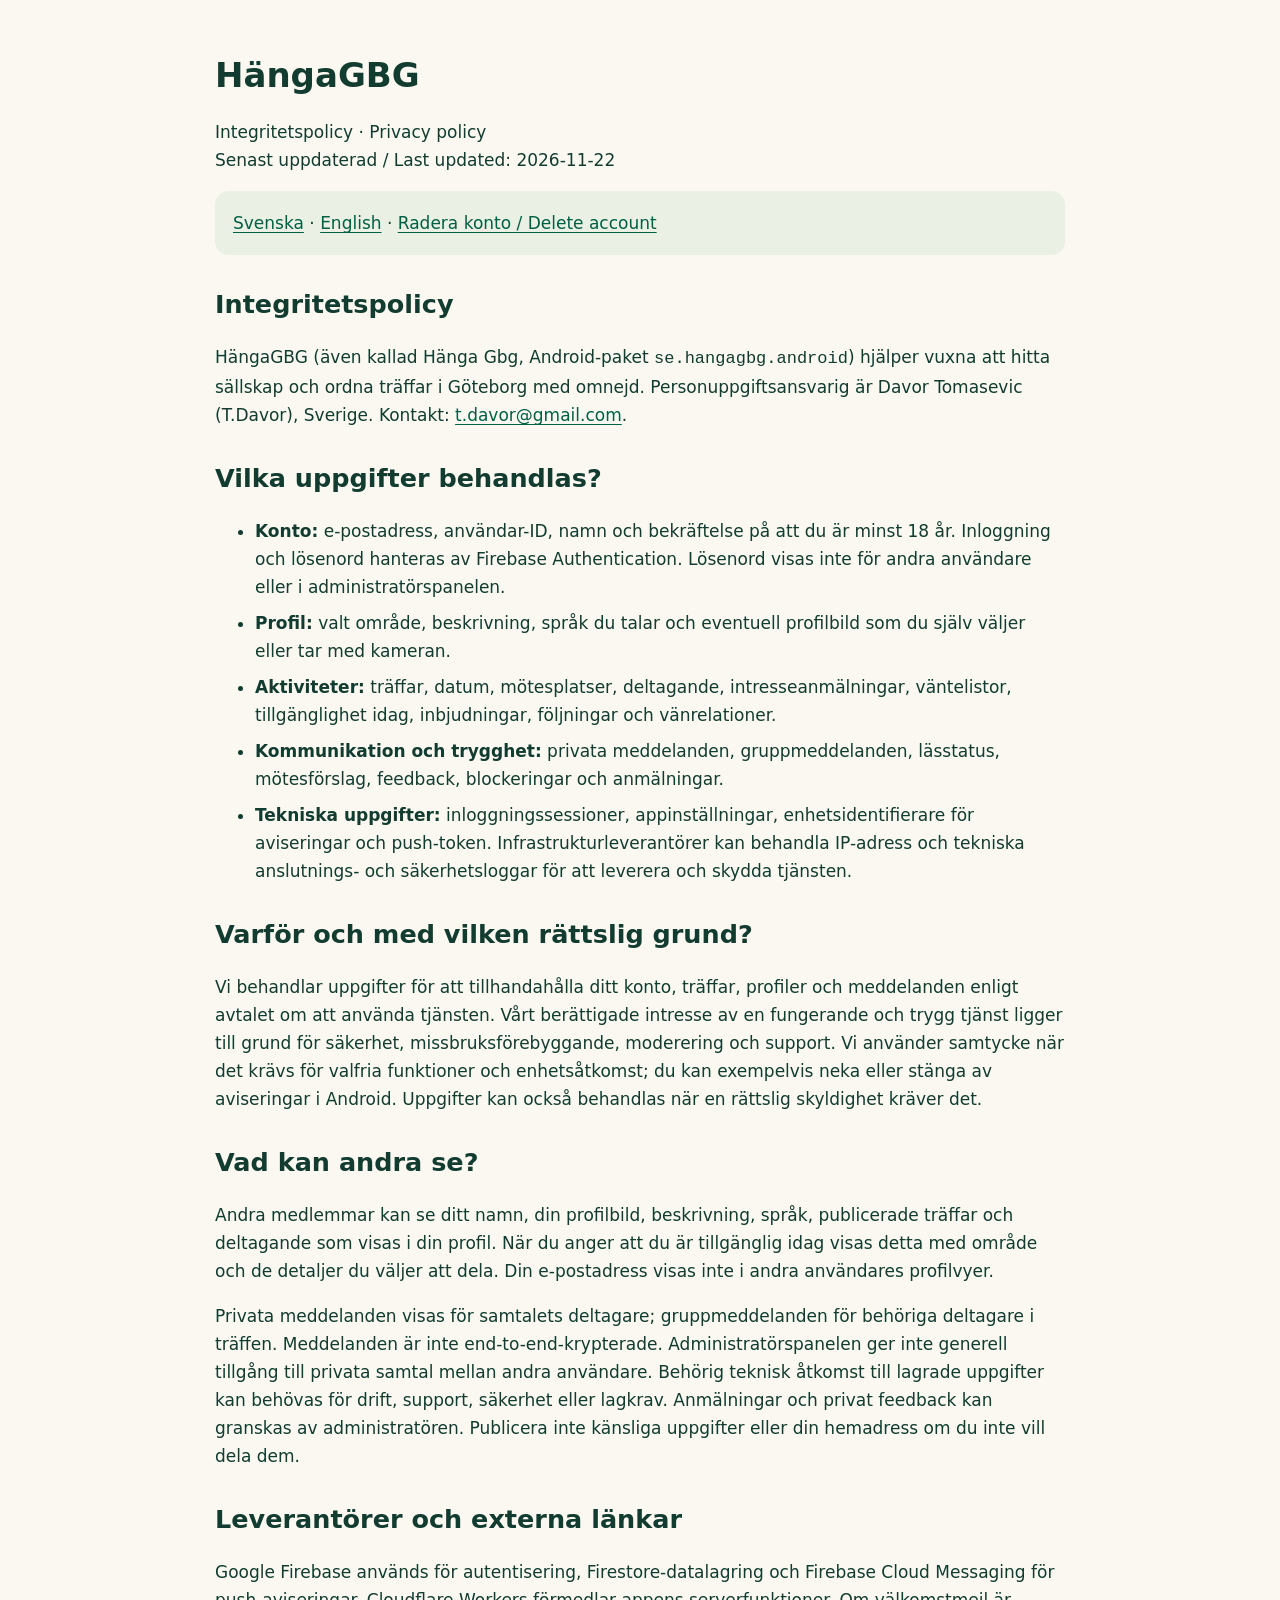
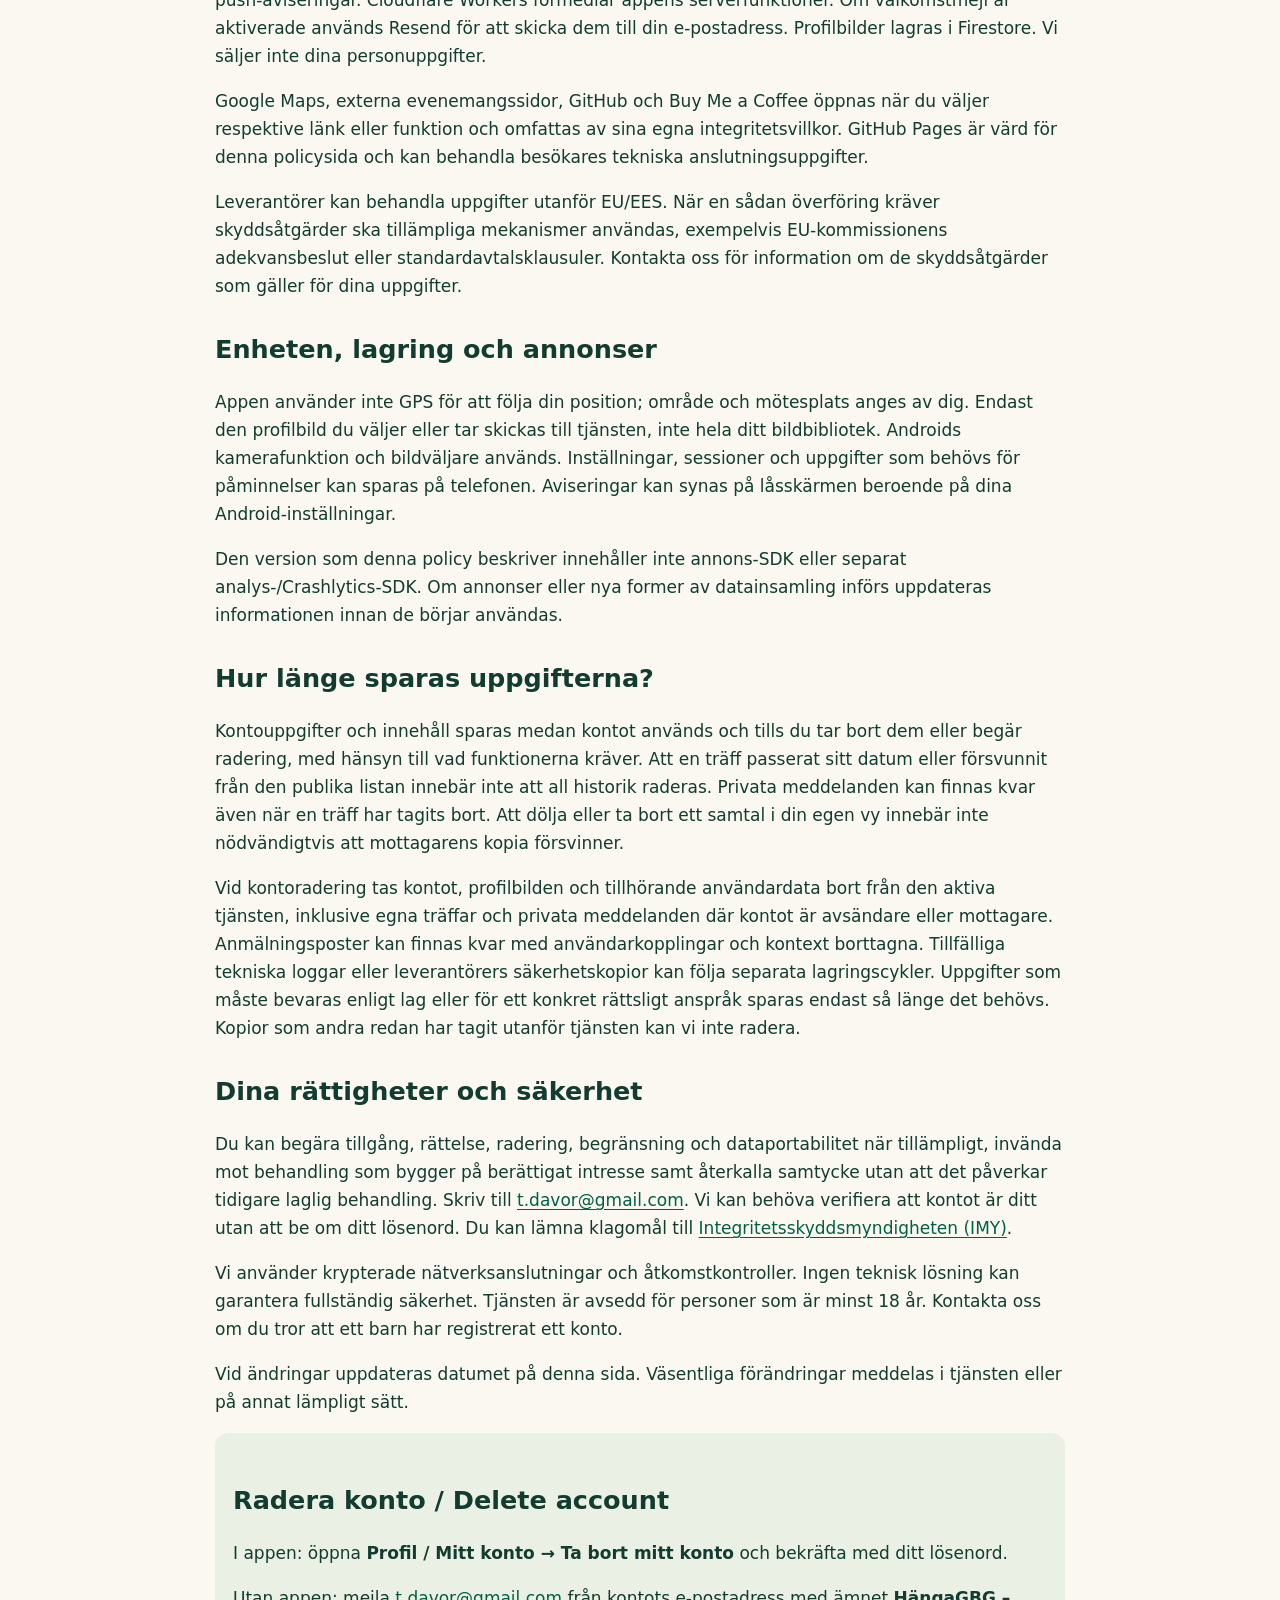
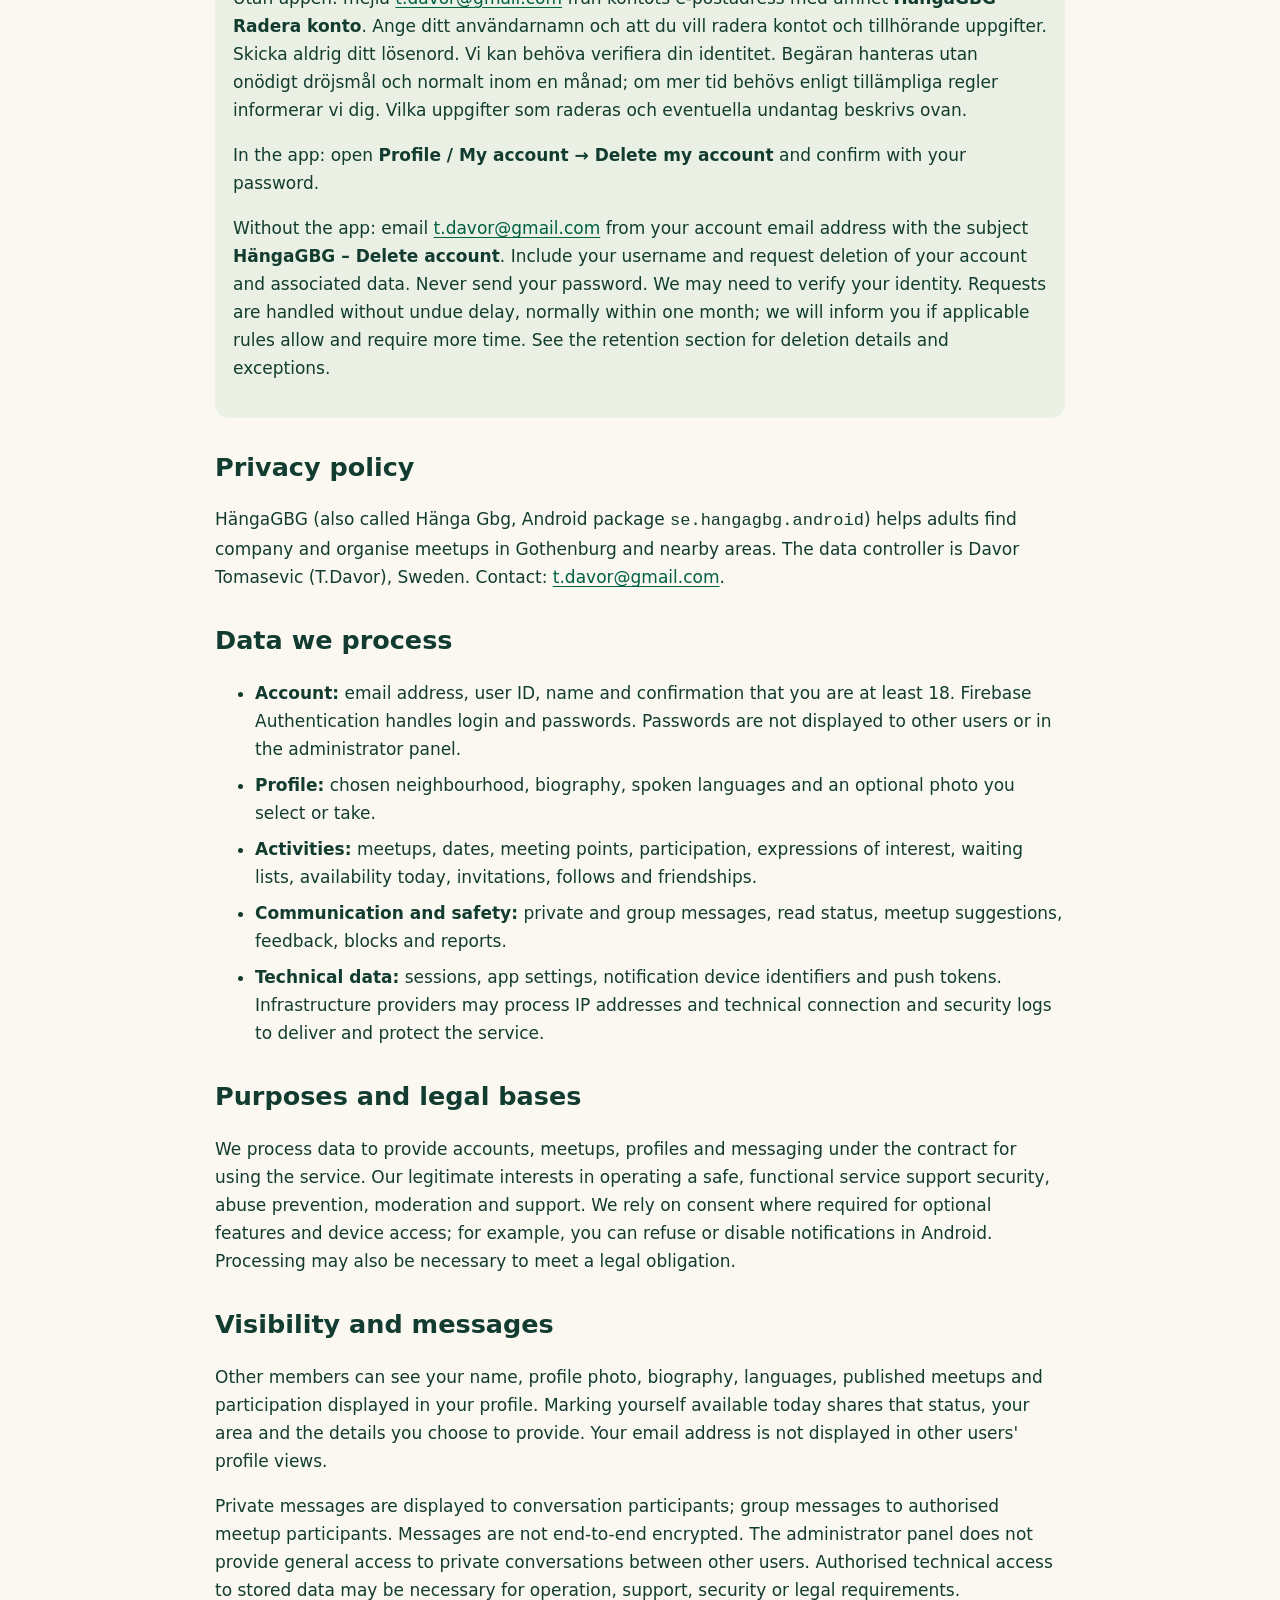
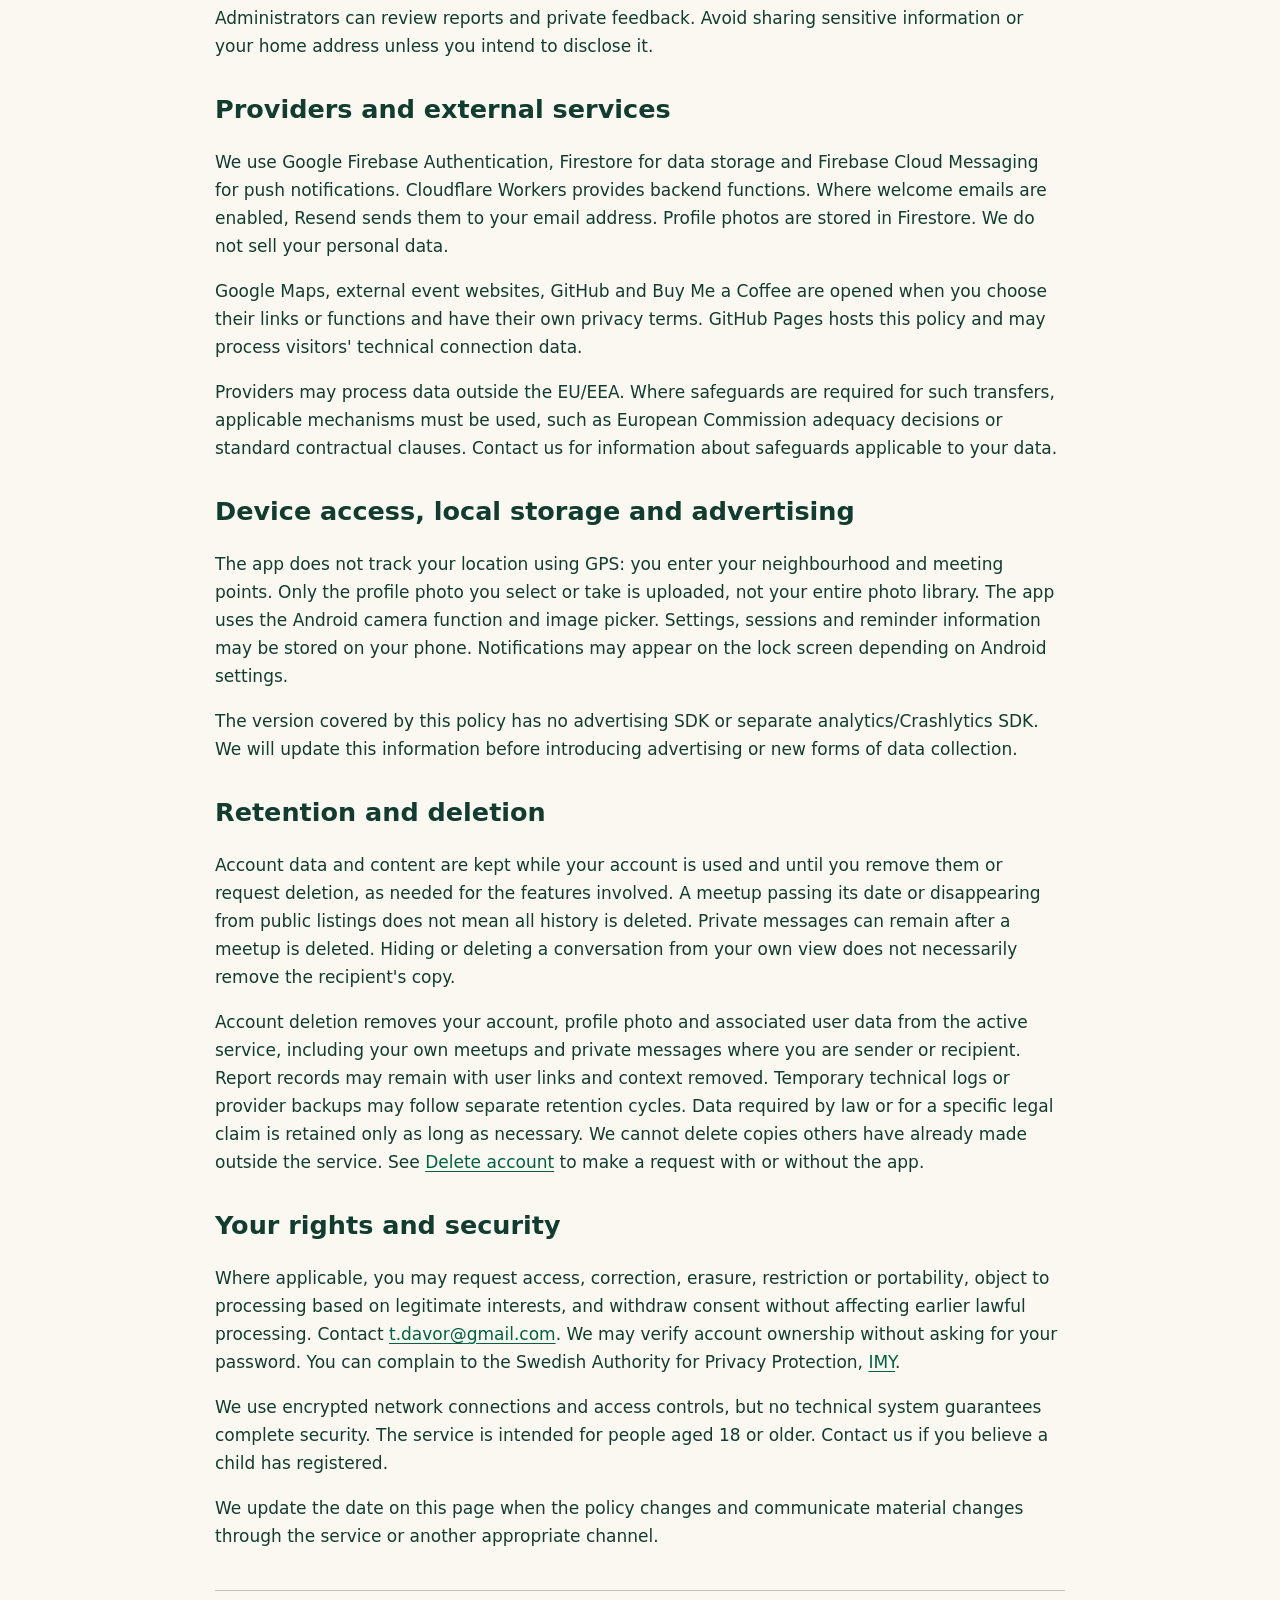
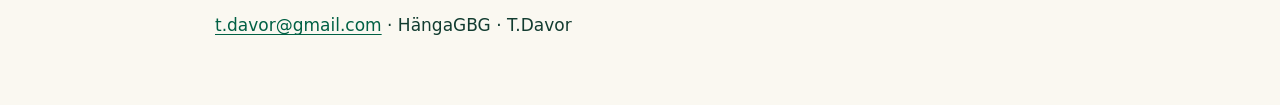
==== docs/privacy.html @ 3ff6a7fa "Add Swedish and English privacy policy and account deletion instructions" ====
<!doctype html>
<html lang="sv">
<head><meta charset="utf-8"><meta name="viewport" content="width=device-width, initial-scale=1"><title>HängaGBG – Integritetspolicy / Privacy policy</title>
<style>body{margin:0;background:#faf8f1;color:#123c30;font:17px/1.65 system-ui,sans-serif}main{max-width:850px;margin:auto;padding:32px 20px 70px}h1{line-height:1.2}h2{margin-top:32px;line-height:1.35}a{color:#006044;text-underline-offset:3px}nav,.notice{padding:18px;background:#eaf0e3;border-radius:14px}section{scroll-margin-top:20px}li{margin:8px 0}footer{margin-top:40px;border-top:1px solid #b8c7b7;padding-top:20px}a:focus-visible{outline:3px solid #006044;outline-offset:4px}</style></head>
<body><main>
<h1>HängaGBG</h1><p>Integritetspolicy · Privacy policy<br>Senast uppdaterad / Last updated: 2026-11-22</p>
<nav aria-label="Language and account deletion"><a href="#sv">Svenska</a> · <a href="#en">English</a> · <a href="#delete">Radera konto / Delete account</a></nav>
<section id="sv" lang="sv"><h2>Integritetspolicy</h2>
<p>HängaGBG (även kallad Hänga Gbg, Android-paket <code>se.hangagbg.android</code>) hjälper vuxna att hitta sällskap och ordna träffar i Göteborg med omnejd. Personuppgiftsansvarig är Davor Tomasevic (T.Davor), Sverige. Kontakt: <a href="mailto:t.davor@gmail.com">t.davor@gmail.com</a>.</p>
<h2>Vilka uppgifter behandlas?</h2><ul>
<li><strong>Konto:</strong> e-postadress, användar-ID, namn och bekräftelse på att du är minst 18 år. Inloggning och lösenord hanteras av Firebase Authentication. Lösenord visas inte för andra användare eller i administratörspanelen.</li>
<li><strong>Profil:</strong> valt område, beskrivning, språk du talar och eventuell profilbild som du själv väljer eller tar med kameran.</li>
<li><strong>Aktiviteter:</strong> träffar, datum, mötesplatser, deltagande, intresseanmälningar, väntelistor, tillgänglighet idag, inbjudningar, följningar och vänrelationer.</li>
<li><strong>Kommunikation och trygghet:</strong> privata meddelanden, gruppmeddelanden, lässtatus, mötesförslag, feedback, blockeringar och anmälningar.</li>
<li><strong>Tekniska uppgifter:</strong> inloggningssessioner, appinställningar, enhetsidentifierare för aviseringar och push-token. Infrastrukturleverantörer kan behandla IP-adress och tekniska anslutnings- och säkerhetsloggar för att leverera och skydda tjänsten.</li></ul>
<h2>Varför och med vilken rättslig grund?</h2>
<p>Vi behandlar uppgifter för att tillhandahålla ditt konto, träffar, profiler och meddelanden enligt avtalet om att använda tjänsten. Vårt berättigade intresse av en fungerande och trygg tjänst ligger till grund för säkerhet, missbruksförebyggande, moderering och support. Vi använder samtycke när det krävs för valfria funktioner och enhetsåtkomst; du kan exempelvis neka eller stänga av aviseringar i Android. Uppgifter kan också behandlas när en rättslig skyldighet kräver det.</p>
<h2>Vad kan andra se?</h2>
<p>Andra medlemmar kan se ditt namn, din profilbild, beskrivning, språk, publicerade träffar och deltagande som visas i din profil. När du anger att du är tillgänglig idag visas detta med område och de detaljer du väljer att dela. Din e-postadress visas inte i andra användares profilvyer.</p>
<p>Privata meddelanden visas för samtalets deltagare; gruppmeddelanden för behöriga deltagare i träffen. Meddelanden är inte end-to-end-krypterade. Administratörspanelen ger inte generell tillgång till privata samtal mellan andra användare. Behörig teknisk åtkomst till lagrade uppgifter kan behövas för drift, support, säkerhet eller lagkrav. Anmälningar och privat feedback kan granskas av administratören. Publicera inte känsliga uppgifter eller din hemadress om du inte vill dela dem.</p>
<h2>Leverantörer och externa länkar</h2>
<p>Google Firebase används för autentisering, Firestore-datalagring och Firebase Cloud Messaging för push-aviseringar. Cloudflare Workers förmedlar appens serverfunktioner. Om välkomstmejl är aktiverade används Resend för att skicka dem till din e-postadress. Profilbilder lagras i Firestore. Vi säljer inte dina personuppgifter.</p>
<p>Google Maps, externa evenemangssidor, GitHub och Buy Me a Coffee öppnas när du väljer respektive länk eller funktion och omfattas av sina egna integritetsvillkor. GitHub Pages är värd för denna policysida och kan behandla besökares tekniska anslutningsuppgifter.</p>
<p>Leverantörer kan behandla uppgifter utanför EU/EES. När en sådan överföring kräver skyddsåtgärder ska tillämpliga mekanismer användas, exempelvis EU-kommissionens adekvansbeslut eller standardavtalsklausuler. Kontakta oss för information om de skyddsåtgärder som gäller för dina uppgifter.</p>
<h2>Enheten, lagring och annonser</h2>
<p>Appen använder inte GPS för att följa din position; område och mötesplats anges av dig. Endast den profilbild du väljer eller tar skickas till tjänsten, inte hela ditt bildbibliotek. Androids kamerafunktion och bildväljare används. Inställningar, sessioner och uppgifter som behövs för påminnelser kan sparas på telefonen. Aviseringar kan synas på låsskärmen beroende på dina Android-inställningar.</p>
<p>Den version som denna policy beskriver innehåller inte annons-SDK eller separat analys-/Crashlytics-SDK. Om annonser eller nya former av datainsamling införs uppdateras informationen innan de börjar användas.</p>
<h2>Hur länge sparas uppgifterna?</h2>
<p>Kontouppgifter och innehåll sparas medan kontot används och tills du tar bort dem eller begär radering, med hänsyn till vad funktionerna kräver. Att en träff passerat sitt datum eller försvunnit från den publika listan innebär inte att all historik raderas. Privata meddelanden kan finnas kvar även när en träff har tagits bort. Att dölja eller ta bort ett samtal i din egen vy innebär inte nödvändigtvis att mottagarens kopia försvinner.</p>
<p>Vid kontoradering tas kontot, profilbilden och tillhörande användardata bort från den aktiva tjänsten, inklusive egna träffar och privata meddelanden där kontot är avsändare eller mottagare. Anmälningsposter kan finnas kvar med användarkopplingar och kontext borttagna. Tillfälliga tekniska loggar eller leverantörers säkerhetskopior kan följa separata lagringscykler. Uppgifter som måste bevaras enligt lag eller för ett konkret rättsligt anspråk sparas endast så länge det behövs. Kopior som andra redan har tagit utanför tjänsten kan vi inte radera.</p>
<h2>Dina rättigheter och säkerhet</h2>
<p>Du kan begära tillgång, rättelse, radering, begränsning och dataportabilitet när tillämpligt, invända mot behandling som bygger på berättigat intresse samt återkalla samtycke utan att det påverkar tidigare laglig behandling. Skriv till <a href="mailto:t.davor@gmail.com">t.davor@gmail.com</a>. Vi kan behöva verifiera att kontot är ditt utan att be om ditt lösenord. Du kan lämna klagomål till <a href="https://www.imy.se/">Integritetsskyddsmyndigheten (IMY)</a>.</p>
<p>Vi använder krypterade nätverksanslutningar och åtkomstkontroller. Ingen teknisk lösning kan garantera fullständig säkerhet. Tjänsten är avsedd för personer som är minst 18 år. Kontakta oss om du tror att ett barn har registrerat ett konto.</p>
<p>Vid ändringar uppdateras datumet på denna sida. Väsentliga förändringar meddelas i tjänsten eller på annat lämpligt sätt.</p></section>
<section id="delete" class="notice"><h2>Radera konto / Delete account</h2>
<div lang="sv"><p>I appen: öppna <strong>Profil / Mitt konto → Ta bort mitt konto</strong> och bekräfta med ditt lösenord.</p><p>Utan appen: mejla <a href="mailto:t.davor@gmail.com?subject=HangaGBG%20-%20Delete%20account">t.davor@gmail.com</a> från kontots e-postadress med ämnet <strong>HängaGBG – Radera konto</strong>. Ange ditt användarnamn och att du vill radera kontot och tillhörande uppgifter. Skicka aldrig ditt lösenord. Vi kan behöva verifiera din identitet. Begäran hanteras utan onödigt dröjsmål och normalt inom en månad; om mer tid behövs enligt tillämpliga regler informerar vi dig. Vilka uppgifter som raderas och eventuella undantag beskrivs ovan.</p></div>
<div lang="en"><p>In the app: open <strong>Profile / My account → Delete my account</strong> and confirm with your password.</p><p>Without the app: email <a href="mailto:t.davor@gmail.com?subject=HangaGBG%20-%20Delete%20account">t.davor@gmail.com</a> from your account email address with the subject <strong>HängaGBG – Delete account</strong>. Include your username and request deletion of your account and associated data. Never send your password. We may need to verify your identity. Requests are handled without undue delay, normally within one month; we will inform you if applicable rules allow and require more time. See the retention section for deletion details and exceptions.</p></div></section>
<section id="en" lang="en"><h2>Privacy policy</h2>
<p>HängaGBG (also called Hänga Gbg, Android package <code>se.hangagbg.android</code>) helps adults find company and organise meetups in Gothenburg and nearby areas. The data controller is Davor Tomasevic (T.Davor), Sweden. Contact: <a href="mailto:t.davor@gmail.com">t.davor@gmail.com</a>.</p>
<h2>Data we process</h2><ul>
<li><strong>Account:</strong> email address, user ID, name and confirmation that you are at least 18. Firebase Authentication handles login and passwords. Passwords are not displayed to other users or in the administrator panel.</li>
<li><strong>Profile:</strong> chosen neighbourhood, biography, spoken languages and an optional photo you select or take.</li>
<li><strong>Activities:</strong> meetups, dates, meeting points, participation, expressions of interest, waiting lists, availability today, invitations, follows and friendships.</li>
<li><strong>Communication and safety:</strong> private and group messages, read status, meetup suggestions, feedback, blocks and reports.</li>
<li><strong>Technical data:</strong> sessions, app settings, notification device identifiers and push tokens. Infrastructure providers may process IP addresses and technical connection and security logs to deliver and protect the service.</li></ul>
<h2>Purposes and legal bases</h2>
<p>We process data to provide accounts, meetups, profiles and messaging under the contract for using the service. Our legitimate interests in operating a safe, functional service support security, abuse prevention, moderation and support. We rely on consent where required for optional features and device access; for example, you can refuse or disable notifications in Android. Processing may also be necessary to meet a legal obligation.</p>
<h2>Visibility and messages</h2>
<p>Other members can see your name, profile photo, biography, languages, published meetups and participation displayed in your profile. Marking yourself available today shares that status, your area and the details you choose to provide. Your email address is not displayed in other users' profile views.</p>
<p>Private messages are displayed to conversation participants; group messages to authorised meetup participants. Messages are not end-to-end encrypted. The administrator panel does not provide general access to private conversations between other users. Authorised technical access to stored data may be necessary for operation, support, security or legal requirements. Administrators can review reports and private feedback. Avoid sharing sensitive information or your home address unless you intend to disclose it.</p>
<h2>Providers and external services</h2>
<p>We use Google Firebase Authentication, Firestore for data storage and Firebase Cloud Messaging for push notifications. Cloudflare Workers provides backend functions. Where welcome emails are enabled, Resend sends them to your email address. Profile photos are stored in Firestore. We do not sell your personal data.</p>
<p>Google Maps, external event websites, GitHub and Buy Me a Coffee are opened when you choose their links or functions and have their own privacy terms. GitHub Pages hosts this policy and may process visitors' technical connection data.</p>
<p>Providers may process data outside the EU/EEA. Where safeguards are required for such transfers, applicable mechanisms must be used, such as European Commission adequacy decisions or standard contractual clauses. Contact us for information about safeguards applicable to your data.</p>
<h2>Device access, local storage and advertising</h2>
<p>The app does not track your location using GPS: you enter your neighbourhood and meeting points. Only the profile photo you select or take is uploaded, not your entire photo library. The app uses the Android camera function and image picker. Settings, sessions and reminder information may be stored on your phone. Notifications may appear on the lock screen depending on Android settings.</p>
<p>The version covered by this policy has no advertising SDK or separate analytics/Crashlytics SDK. We will update this information before introducing advertising or new forms of data collection.</p>
<h2>Retention and deletion</h2>
<p>Account data and content are kept while your account is used and until you remove them or request deletion, as needed for the features involved. A meetup passing its date or disappearing from public listings does not mean all history is deleted. Private messages can remain after a meetup is deleted. Hiding or deleting a conversation from your own view does not necessarily remove the recipient's copy.</p>
<p>Account deletion removes your account, profile photo and associated user data from the active service, including your own meetups and private messages where you are sender or recipient. Report records may remain with user links and context removed. Temporary technical logs or provider backups may follow separate retention cycles. Data required by law or for a specific legal claim is retained only as long as necessary. We cannot delete copies others have already made outside the service. See <a href="#delete">Delete account</a> to make a request with or without the app.</p>
<h2>Your rights and security</h2>
<p>Where applicable, you may request access, correction, erasure, restriction or portability, object to processing based on legitimate interests, and withdraw consent without affecting earlier lawful processing. Contact <a href="mailto:t.davor@gmail.com">t.davor@gmail.com</a>. We may verify account ownership without asking for your password. You can complain to the Swedish Authority for Privacy Protection, <a href="https://www.imy.se/en/">IMY</a>.</p>
<p>We use encrypted network connections and access controls, but no technical system guarantees complete security. The service is intended for people aged 18 or older. Contact us if you believe a child has registered.</p>
<p>We update the date on this page when the policy changes and communicate material changes through the service or another appropriate channel.</p></section>
<footer><a href="mailto:t.davor@gmail.com">t.davor@gmail.com</a> · HängaGBG · T.Davor</footer>
</main></body></html>
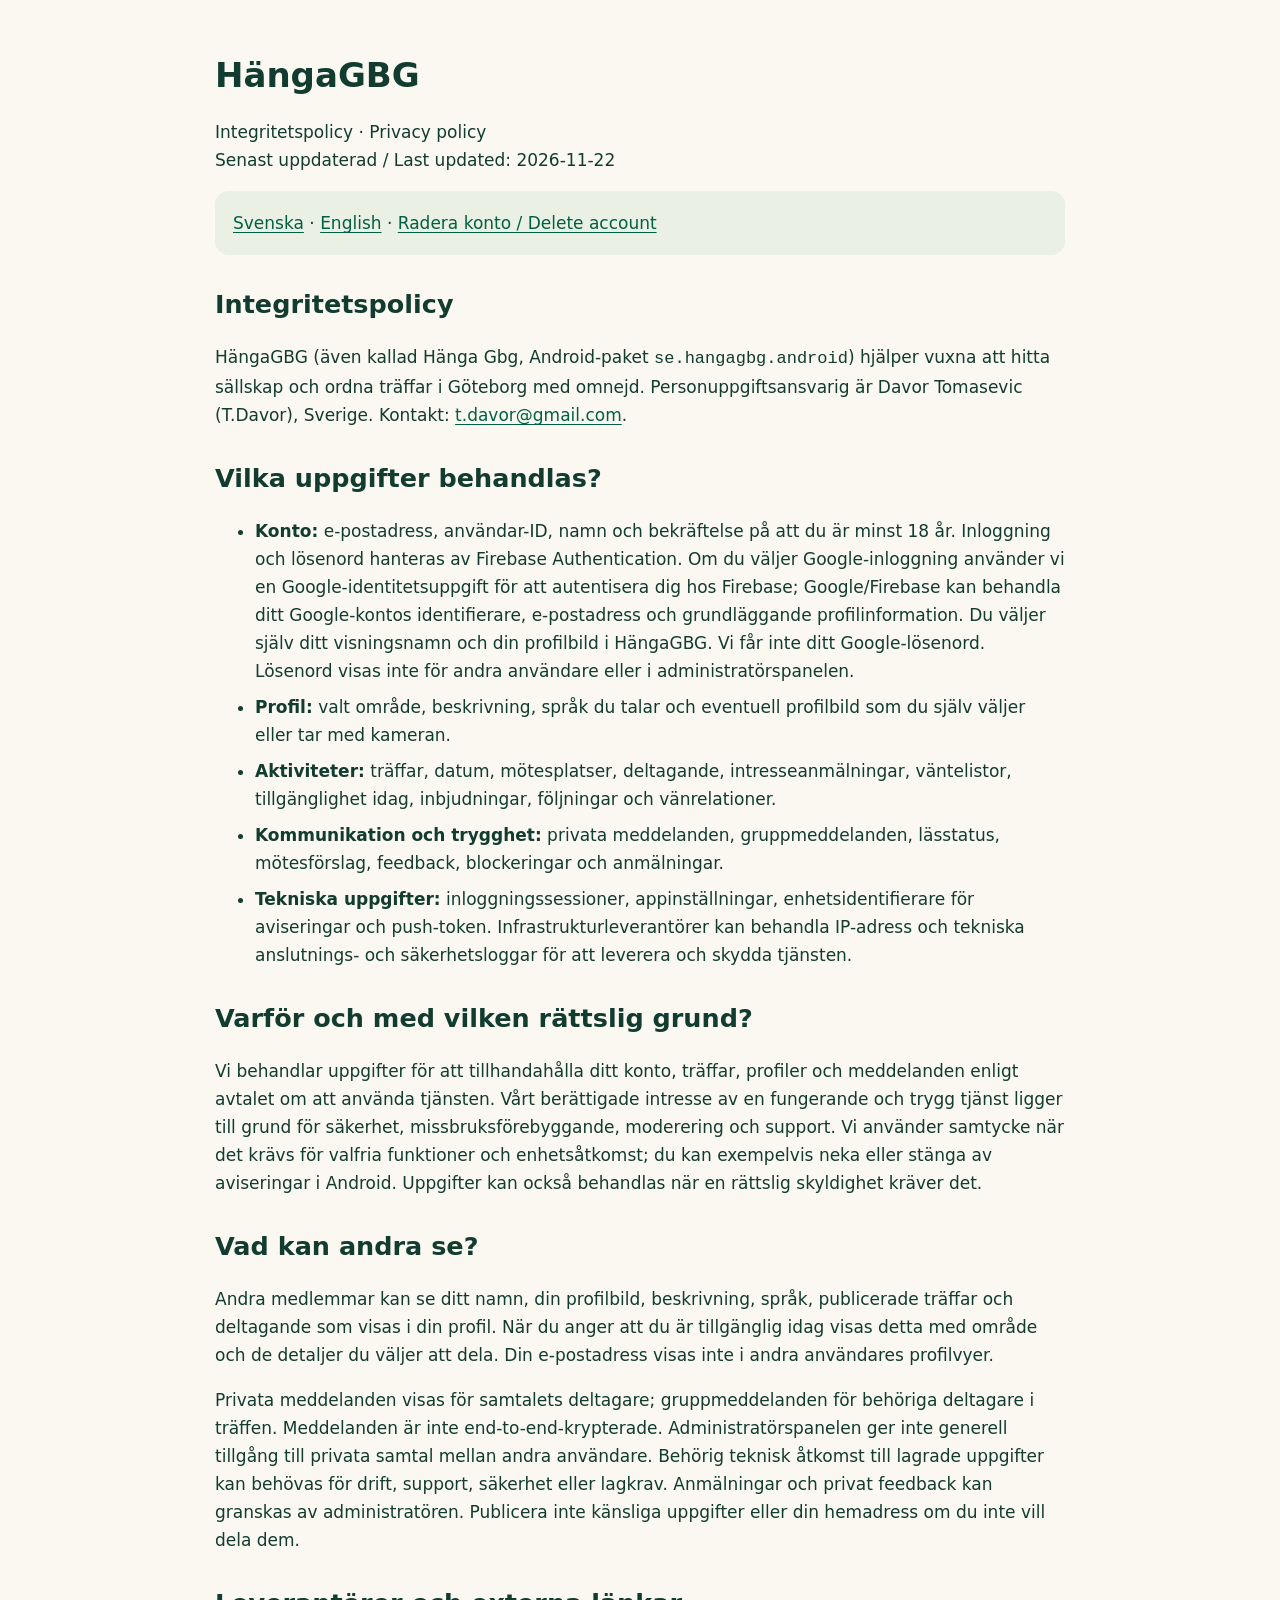
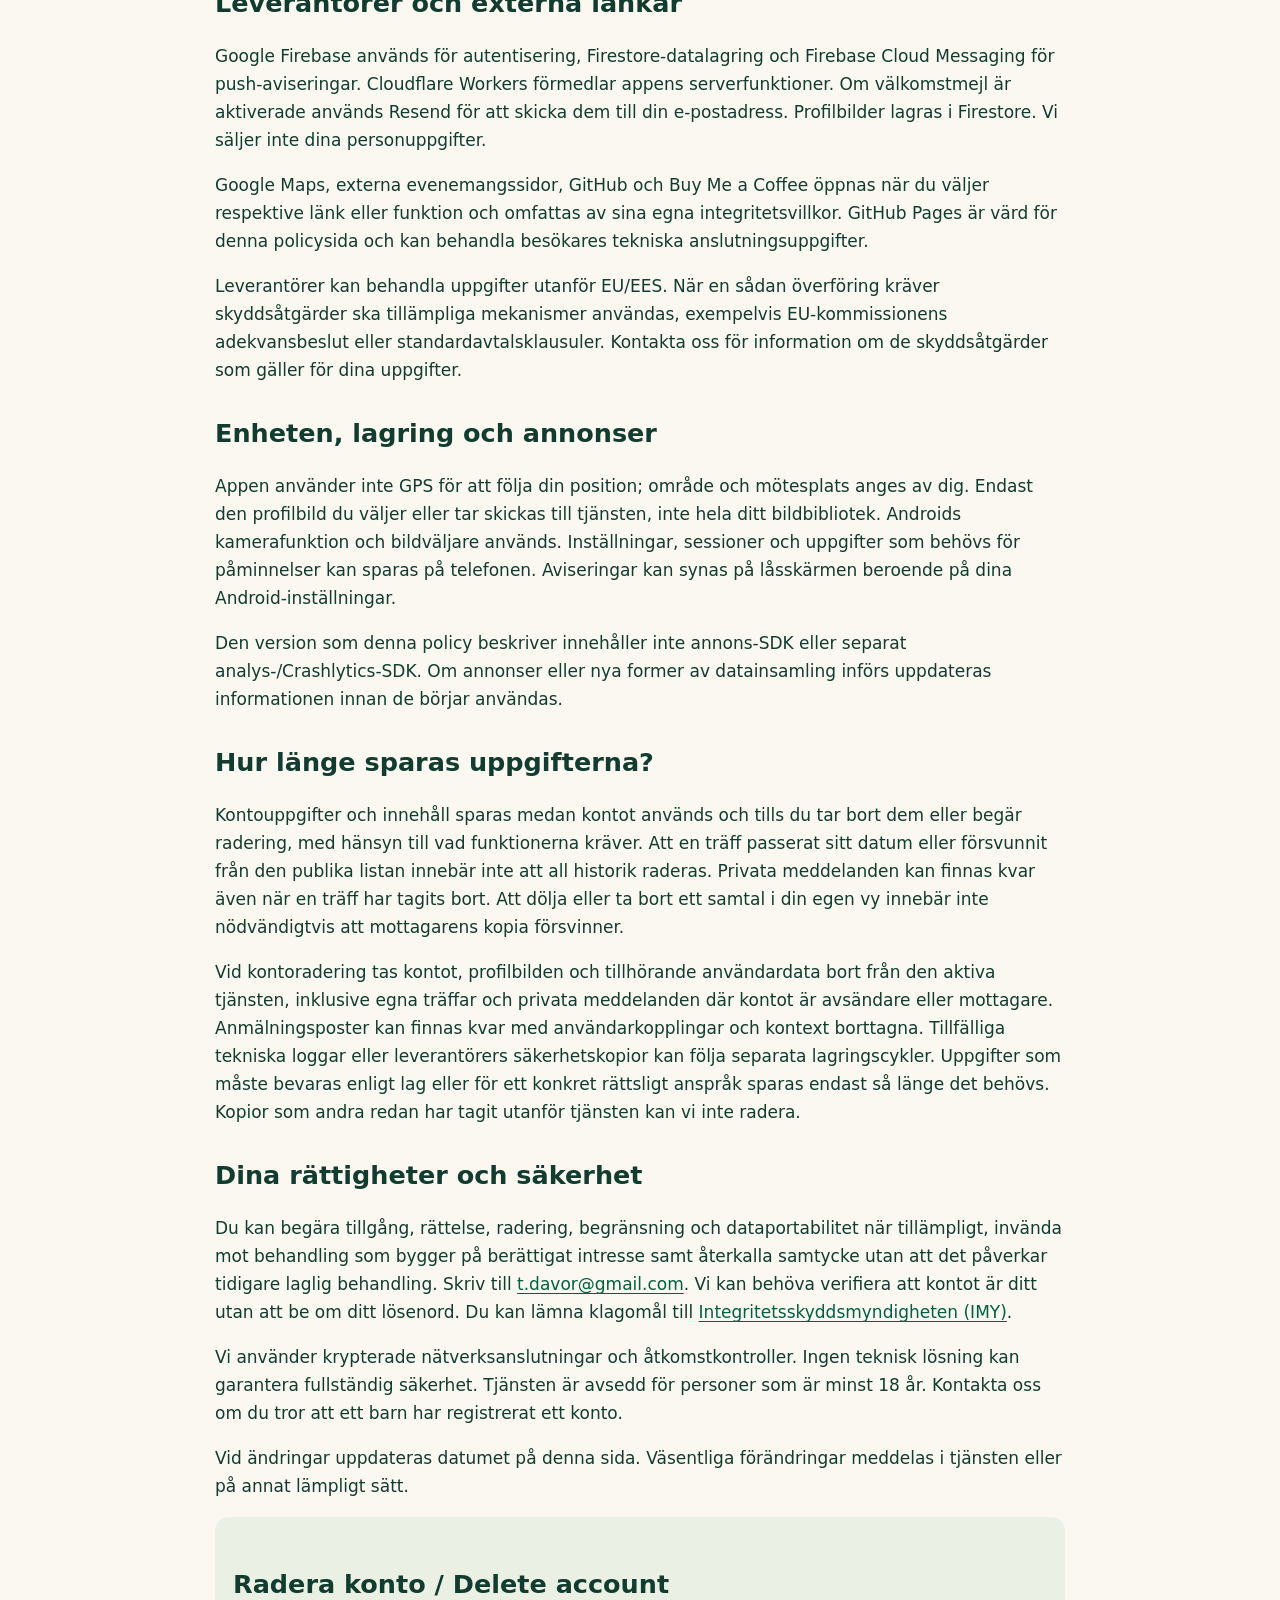
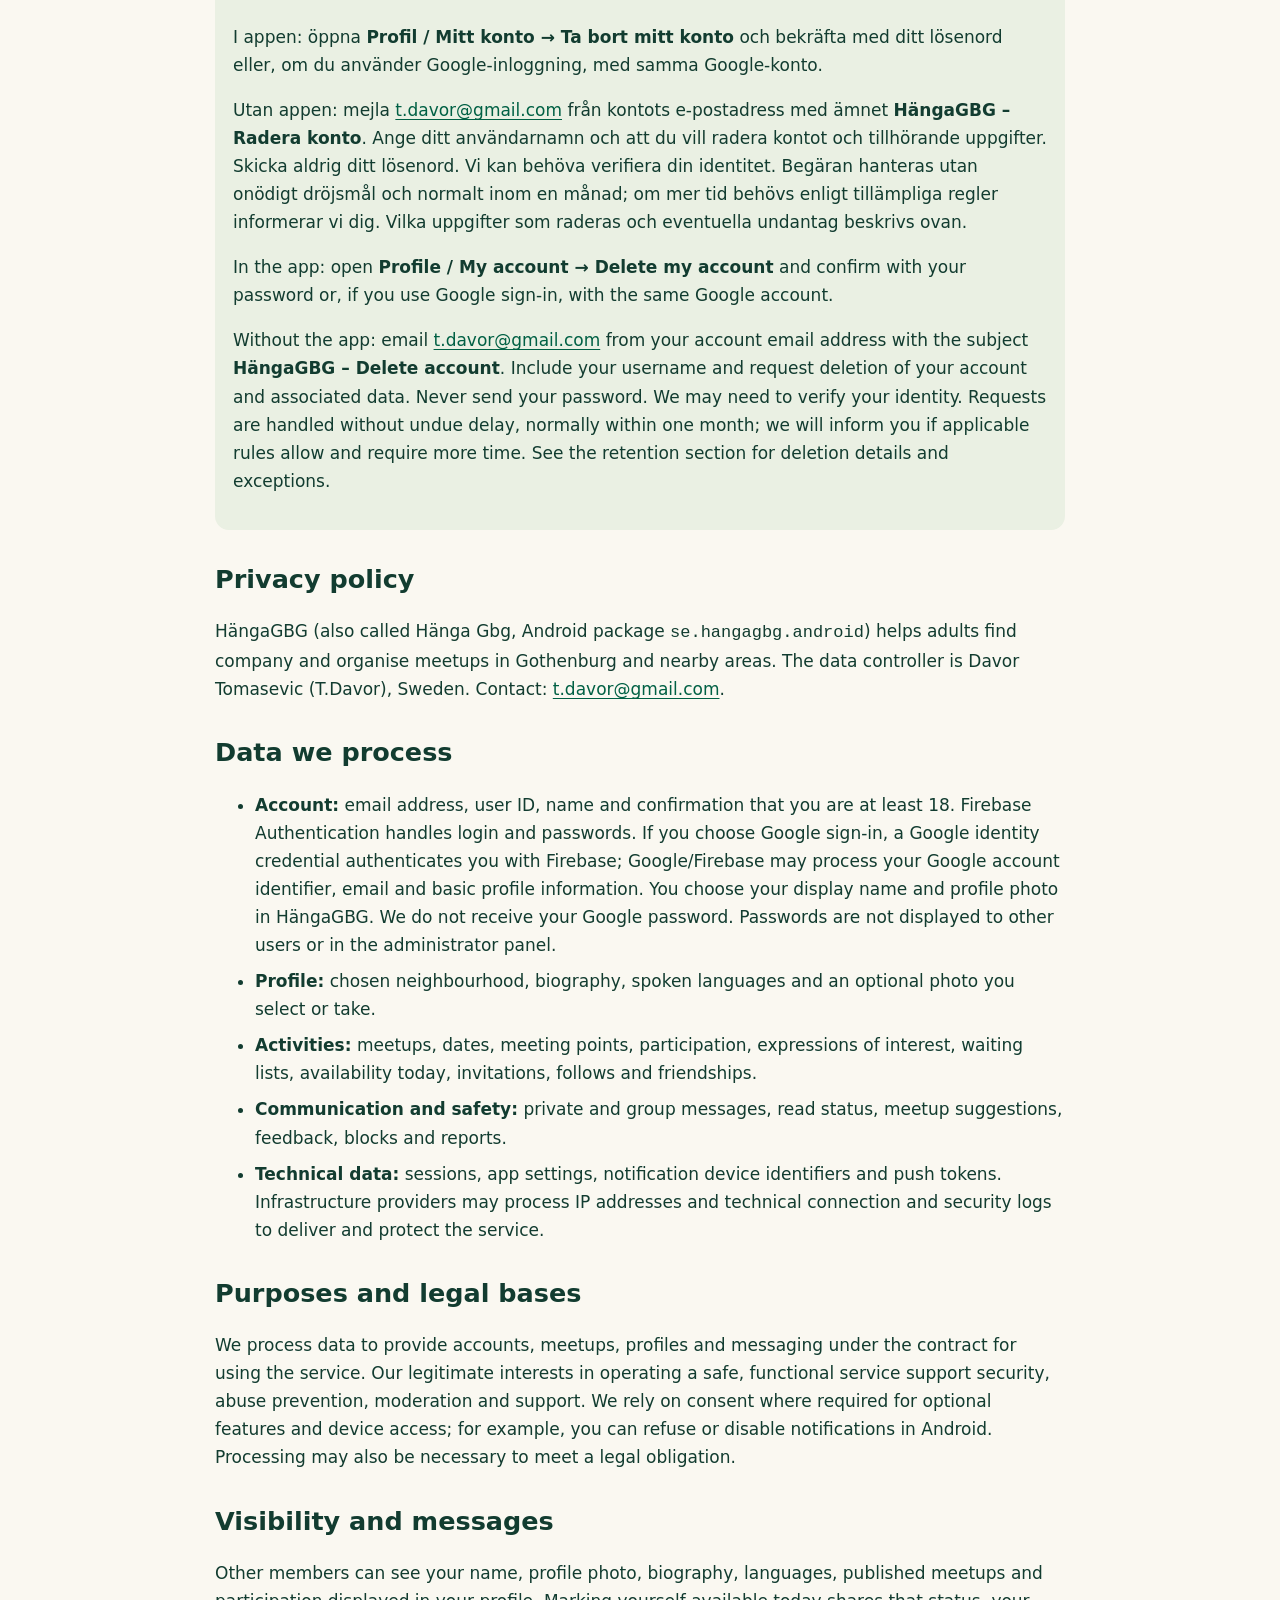
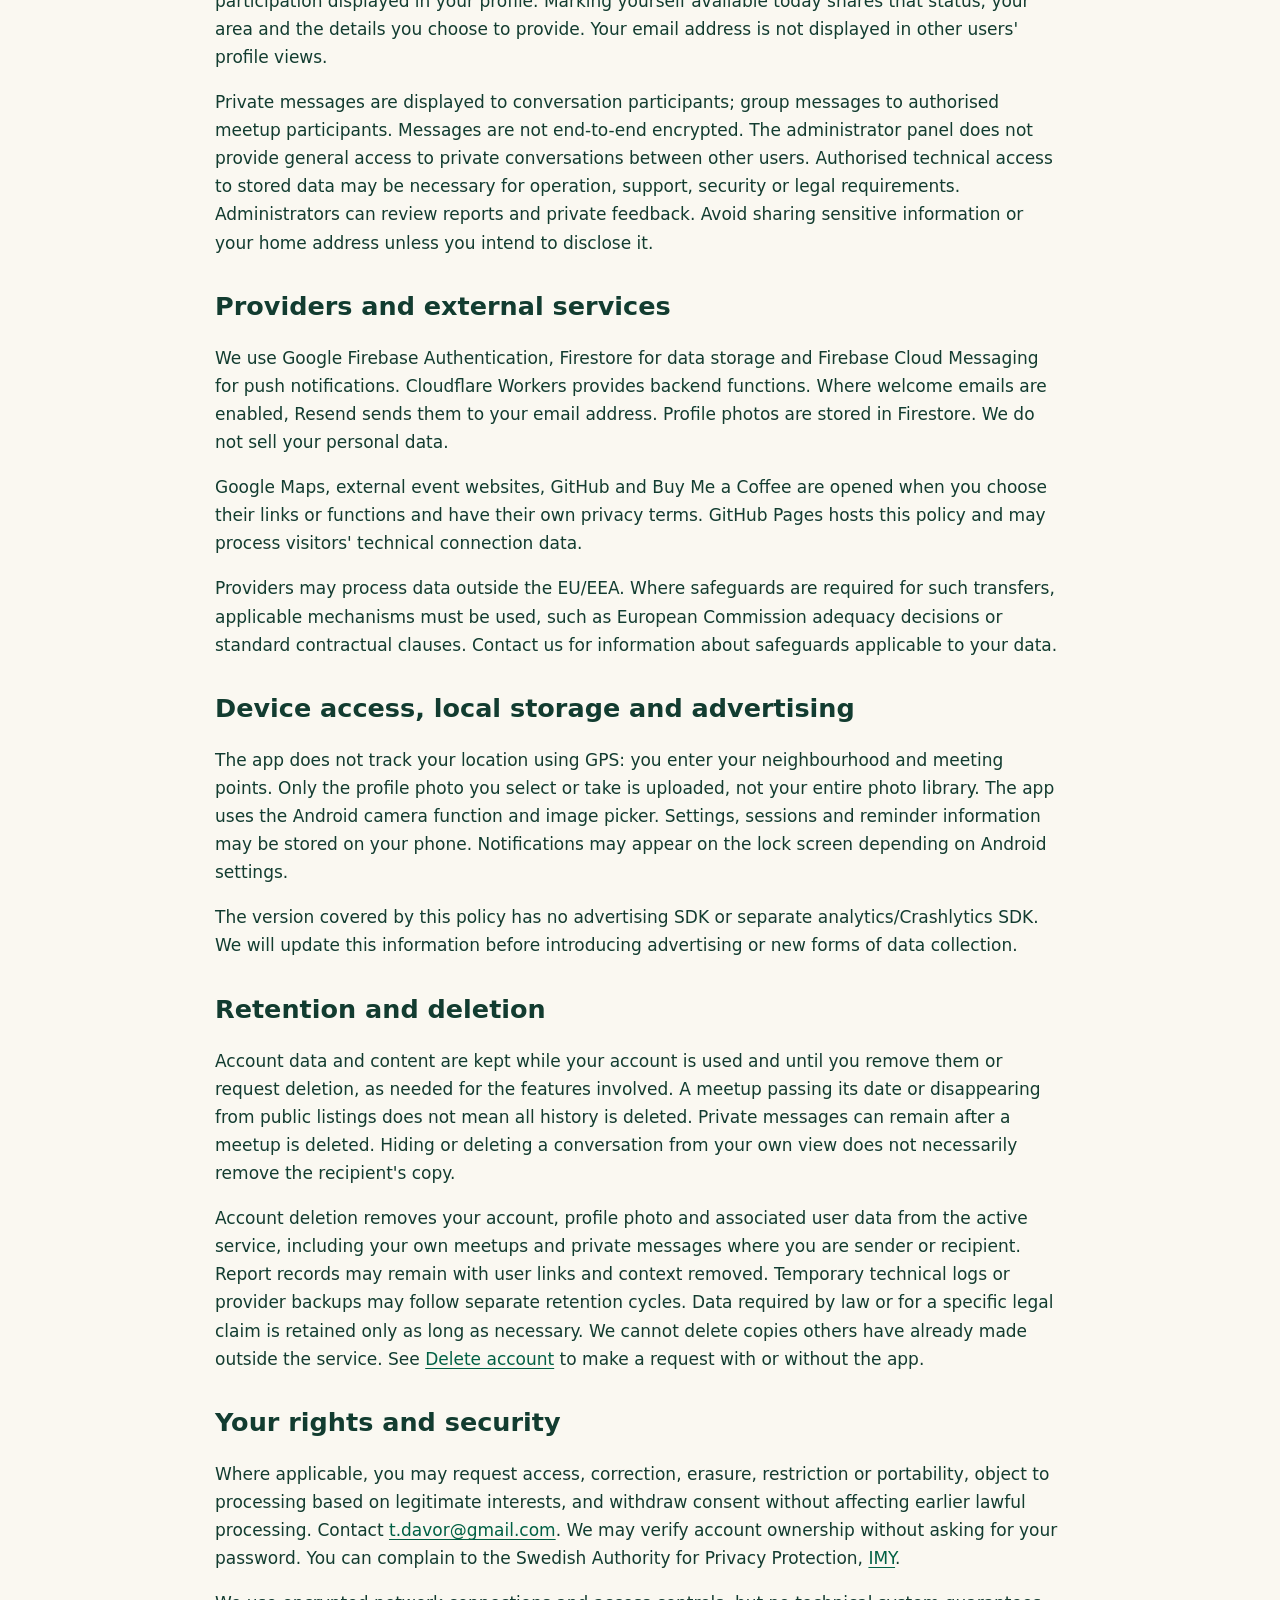
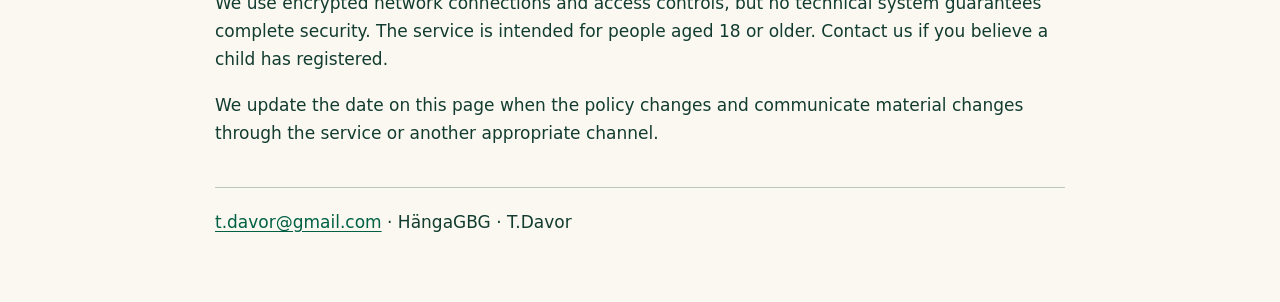
==== commit be1665fa: "Add native Google account login, profile onboarding and safe account deletion" ====
--- a/docs/privacy.html
+++ b/docs/privacy.html
@@ -8,7 +8,7 @@
 <section id="sv" lang="sv"><h2>Integritetspolicy</h2>
 <p>HängaGBG (även kallad Hänga Gbg, Android-paket <code>se.hangagbg.android</code>) hjälper vuxna att hitta sällskap och ordna träffar i Göteborg med omnejd. Personuppgiftsansvarig är Davor Tomasevic (T.Davor), Sverige. Kontakt: <a href="mailto:t.davor@gmail.com">t.davor@gmail.com</a>.</p>
 <h2>Vilka uppgifter behandlas?</h2><ul>
-<li><strong>Konto:</strong> e-postadress, användar-ID, namn och bekräftelse på att du är minst 18 år. Inloggning och lösenord hanteras av Firebase Authentication. Lösenord visas inte för andra användare eller i administratörspanelen.</li>
+<li><strong>Konto:</strong> e-postadress, användar-ID, namn och bekräftelse på att du är minst 18 år. Inloggning och lösenord hanteras av Firebase Authentication. Om du väljer Google-inloggning använder vi en Google-identitetsuppgift för att autentisera dig hos Firebase; Google/Firebase kan behandla ditt Google-kontos identifierare, e-postadress och grundläggande profilinformation. Du väljer själv ditt visningsnamn och din profilbild i HängaGBG. Vi får inte ditt Google-lösenord. Lösenord visas inte för andra användare eller i administratörspanelen.</li>
 <li><strong>Profil:</strong> valt område, beskrivning, språk du talar och eventuell profilbild som du själv väljer eller tar med kameran.</li>
 <li><strong>Aktiviteter:</strong> träffar, datum, mötesplatser, deltagande, intresseanmälningar, väntelistor, tillgänglighet idag, inbjudningar, följningar och vänrelationer.</li>
 <li><strong>Kommunikation och trygghet:</strong> privata meddelanden, gruppmeddelanden, lässtatus, mötesförslag, feedback, blockeringar och anmälningar.</li>
@@ -33,12 +33,12 @@
 <p>Vi använder krypterade nätverksanslutningar och åtkomstkontroller. Ingen teknisk lösning kan garantera fullständig säkerhet. Tjänsten är avsedd för personer som är minst 18 år. Kontakta oss om du tror att ett barn har registrerat ett konto.</p>
 <p>Vid ändringar uppdateras datumet på denna sida. Väsentliga förändringar meddelas i tjänsten eller på annat lämpligt sätt.</p></section>
 <section id="delete" class="notice"><h2>Radera konto / Delete account</h2>
-<div lang="sv"><p>I appen: öppna <strong>Profil / Mitt konto → Ta bort mitt konto</strong> och bekräfta med ditt lösenord.</p><p>Utan appen: mejla <a href="mailto:t.davor@gmail.com?subject=HangaGBG%20-%20Delete%20account">t.davor@gmail.com</a> från kontots e-postadress med ämnet <strong>HängaGBG – Radera konto</strong>. Ange ditt användarnamn och att du vill radera kontot och tillhörande uppgifter. Skicka aldrig ditt lösenord. Vi kan behöva verifiera din identitet. Begäran hanteras utan onödigt dröjsmål och normalt inom en månad; om mer tid behövs enligt tillämpliga regler informerar vi dig. Vilka uppgifter som raderas och eventuella undantag beskrivs ovan.</p></div>
-<div lang="en"><p>In the app: open <strong>Profile / My account → Delete my account</strong> and confirm with your password.</p><p>Without the app: email <a href="mailto:t.davor@gmail.com?subject=HangaGBG%20-%20Delete%20account">t.davor@gmail.com</a> from your account email address with the subject <strong>HängaGBG – Delete account</strong>. Include your username and request deletion of your account and associated data. Never send your password. We may need to verify your identity. Requests are handled without undue delay, normally within one month; we will inform you if applicable rules allow and require more time. See the retention section for deletion details and exceptions.</p></div></section>
+<div lang="sv"><p>I appen: öppna <strong>Profil / Mitt konto → Ta bort mitt konto</strong> och bekräfta med ditt lösenord eller, om du använder Google-inloggning, med samma Google-konto.</p><p>Utan appen: mejla <a href="mailto:t.davor@gmail.com?subject=HangaGBG%20-%20Delete%20account">t.davor@gmail.com</a> från kontots e-postadress med ämnet <strong>HängaGBG – Radera konto</strong>. Ange ditt användarnamn och att du vill radera kontot och tillhörande uppgifter. Skicka aldrig ditt lösenord. Vi kan behöva verifiera din identitet. Begäran hanteras utan onödigt dröjsmål och normalt inom en månad; om mer tid behövs enligt tillämpliga regler informerar vi dig. Vilka uppgifter som raderas och eventuella undantag beskrivs ovan.</p></div>
+<div lang="en"><p>In the app: open <strong>Profile / My account → Delete my account</strong> and confirm with your password or, if you use Google sign-in, with the same Google account.</p><p>Without the app: email <a href="mailto:t.davor@gmail.com?subject=HangaGBG%20-%20Delete%20account">t.davor@gmail.com</a> from your account email address with the subject <strong>HängaGBG – Delete account</strong>. Include your username and request deletion of your account and associated data. Never send your password. We may need to verify your identity. Requests are handled without undue delay, normally within one month; we will inform you if applicable rules allow and require more time. See the retention section for deletion details and exceptions.</p></div></section>
 <section id="en" lang="en"><h2>Privacy policy</h2>
 <p>HängaGBG (also called Hänga Gbg, Android package <code>se.hangagbg.android</code>) helps adults find company and organise meetups in Gothenburg and nearby areas. The data controller is Davor Tomasevic (T.Davor), Sweden. Contact: <a href="mailto:t.davor@gmail.com">t.davor@gmail.com</a>.</p>
 <h2>Data we process</h2><ul>
-<li><strong>Account:</strong> email address, user ID, name and confirmation that you are at least 18. Firebase Authentication handles login and passwords. Passwords are not displayed to other users or in the administrator panel.</li>
+<li><strong>Account:</strong> email address, user ID, name and confirmation that you are at least 18. Firebase Authentication handles login and passwords. If you choose Google sign-in, a Google identity credential authenticates you with Firebase; Google/Firebase may process your Google account identifier, email and basic profile information. You choose your display name and profile photo in HängaGBG. We do not receive your Google password. Passwords are not displayed to other users or in the administrator panel.</li>
 <li><strong>Profile:</strong> chosen neighbourhood, biography, spoken languages and an optional photo you select or take.</li>
 <li><strong>Activities:</strong> meetups, dates, meeting points, participation, expressions of interest, waiting lists, availability today, invitations, follows and friendships.</li>
 <li><strong>Communication and safety:</strong> private and group messages, read status, meetup suggestions, feedback, blocks and reports.</li>
